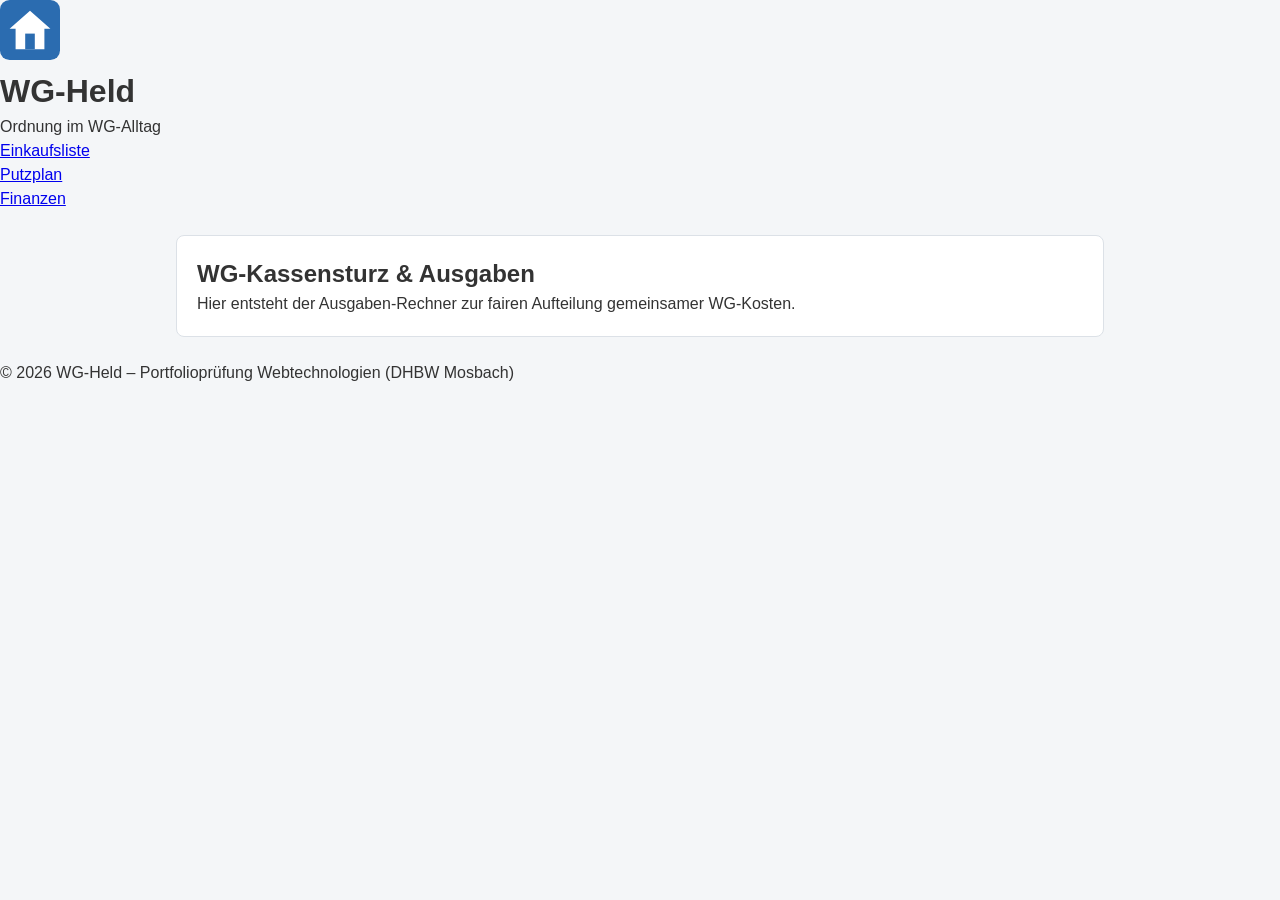
==== finanzen.html @ 59d9bb41 "Add initial project structure and HTML skeleton" ====
<!-- Gruppenname: WI_A_Gruppe_1 -->
<!DOCTYPE html>
<html lang="de">
  <head>
    <meta charset="UTF-8" />
    <meta name="viewport" content="width=device-width, initial-scale=1.0" />
    <meta
      name="description"
      content="WG-Held – Ausgaben-Tracker und Pro-Kopf-Abrechnung"
    />
    <title>WG-Held – Finanzen</title>
    <link rel="stylesheet" href="css/style.css" />
    <script src="js/storage.js" defer></script>
    <script src="js/finanzen.js" defer></script>
  </head>
  <body>
    <header class="site-header">
      <div class="header-brand">
        <img
          src="img/logo.svg"
          alt="WG-Held Logo"
          width="60"
          height="60"
          class="brand-logo"
        />
        <div>
          <h1>WG-Held</h1>
          <p class="tagline">Ordnung im WG-Alltag</p>
        </div>
      </div>
      <nav aria-label="Hauptnavigation">
        <ul class="nav-list">
          <li><a href="index.html" class="nav-link">Einkaufsliste</a></li>
          <li><a href="putzplan.html" class="nav-link">Putzplan</a></li>
          <li><a href="finanzen.html" class="nav-link active">Finanzen</a></li>
        </ul>
      </nav>
    </header>

    <main class="main-content">
      <section aria-labelledby="finance-heading" class="card">
        <h2 id="finance-heading">WG-Kassensturz &amp; Ausgaben</h2>
        <p>
          Hier entsteht der Ausgaben-Rechner zur fairen Aufteilung gemeinsamer
          WG-Kosten.
        </p>
      </section>
    </main>

    <footer class="site-footer">
      <p>&copy; 2026 WG-Held – Portfolioprüfung Webtechnologien (DHBW Mosbach)</p>
    </footer>
  </body>
</html>
---- css/style.css ----
/* Gruppenname: WI_A_Gruppe_1 */

/* Grundlegende Box-Sizing- und Schrift-Einstellungen */
* {
  box-sizing: border-box;
  margin: 0;
  padding: 0;
}

body {
  font-family: Arial, Helvetica, sans-serif;
  color: #333333;
  background-color: #f4f6f8;
  line-height: 1.5;
}

/* Grundcontainer für den Seiteninhalt */
.main-content {
  max-width: 960px;
  margin: 24px auto;
  padding: 0 16px;
}

.card {
  background-color: #ffffff;
  border: 1px solid #dce1e7;
  border-radius: 8px;
  padding: 20px;
  margin-bottom: 20px;
}
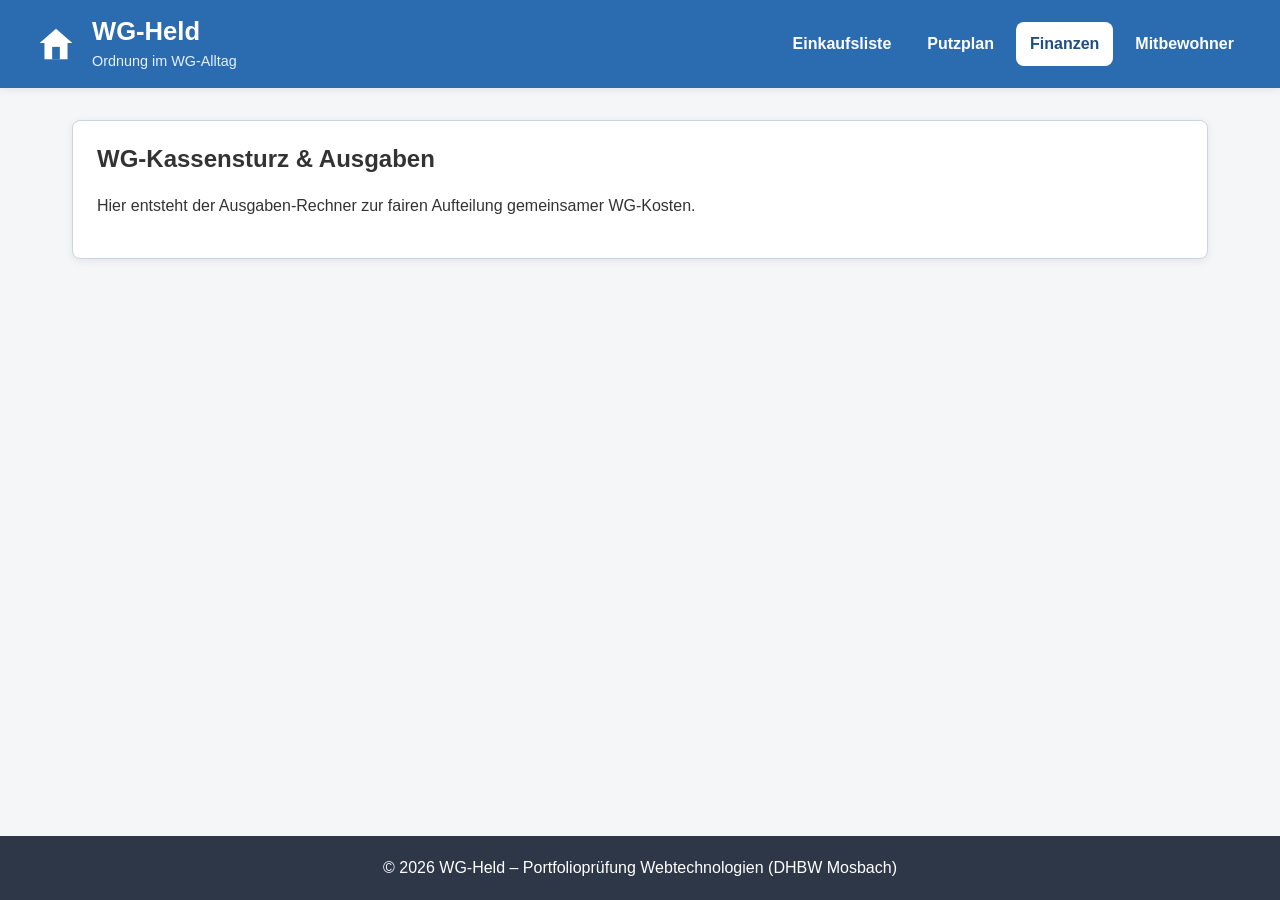
==== commit c662f92a: "Add localStorage module and dedicated roommate management page" ====
--- a/finanzen.html
+++ b/finanzen.html
@@ -33,6 +33,7 @@
           <li><a href="index.html" class="nav-link">Einkaufsliste</a></li>
           <li><a href="putzplan.html" class="nav-link">Putzplan</a></li>
           <li><a href="finanzen.html" class="nav-link active">Finanzen</a></li>
+          <li><a href="mitbewohner.html" class="nav-link">Mitbewohner</a></li>
         </ul>
       </nav>
     </header>
--- a/css/style.css
+++ b/css/style.css
@@ -1,30 +1,909 @@
 /* Gruppenname: WI_A_Gruppe_1 */
 
-/* Grundlegende Box-Sizing- und Schrift-Einstellungen */
+/* ==================================================
+   1. Farben und allgemeine Grundeinstellungen
+   ================================================== */
+
+:root {
+  --color-primary: #2b6cb0;
+  --color-primary-dark: #1f4f82;
+  --color-success: #2f855a;
+  --color-success-dark: #276749;
+  --color-danger: #c53030;
+  --color-danger-dark: #9b2c2c;
+  --color-secondary: #5f6b76;
+  --color-secondary-dark: #454f58;
+
+  --color-background: #f4f6f8;
+  --color-surface: #ffffff;
+  --color-text: #333333;
+  --color-text-light: #5f6b76;
+  --color-border: #cbd5e0;
+
+  --color-focus: #63b3ed;
+  --color-error-background: #fff5f5;
+  --color-success-background: #f0fff4;
+  --color-category-background: #ebf8ff;
+
+  --border-radius: 8px;
+  --box-shadow: 0 2px 8px rgba(0, 0, 0, 0.08);
+}
+
+/* Das Box-Modell wird für alle Elemente vereinheitlicht. */
 * {
   box-sizing: border-box;
+}
+
+html {
+  font-size: 16px;
+}
+
+body {
+  min-height: 100vh;
+  margin: 0;
+  display: flex;
+  flex-direction: column;
+
+  font-family: Arial, Helvetica, sans-serif;
+  line-height: 1.5;
+  color: var(--color-text);
+  background-color: var(--color-background);
+}
+
+h1,
+h2,
+h3 {
+  margin-top: 0;
+  line-height: 1.2;
+  color: var(--color-text);
+}
+
+h1 {
+  font-size: 2rem;
+}
+
+h2 {
+  font-size: 1.5rem;
+}
+
+h3 {
+  font-size: 1.2rem;
+}
+
+p {
+  margin-top: 0;
+}
+
+a {
+  color: var(--color-primary);
+}
+
+a:hover {
+  color: var(--color-primary-dark);
+}
+
+/* Gut sichtbarer Fokus für die Tastaturbedienung. */
+a:focus-visible,
+button:focus-visible,
+input:focus-visible,
+select:focus-visible,
+textarea:focus-visible {
+  outline: 3px solid var(--color-focus);
+  outline-offset: 2px;
+}
+
+
+/* ==================================================
+   2. Header und Navigation
+   ================================================== */
+
+.site-header {
+  display: flex;
+  align-items: center;
+  justify-content: space-between;
+  gap: 24px;
+
+  width: 100%;
+  padding: 16px 32px;
+
+  color: #ffffff;
+  background-color: var(--color-primary);
+  box-shadow: var(--box-shadow);
+}
+
+.header-brand {
+  display: flex;
+  align-items: center;
+  gap: 12px;
+  min-width: 0;
+}
+
+.brand-logo {
+  display: block;
+  width: 48px;
+  height: 48px;
+  flex-shrink: 0;
+}
+
+.header-brand h1 {
+  margin: 0;
+  color: #ffffff;
+  font-size: 1.6rem;
+}
+
+.tagline {
+  margin: 4px 0 0;
+  color: #e6f0fa;
+  font-size: 0.9rem;
+}
+
+.nav-list {
+  display: flex;
+  align-items: center;
+  gap: 8px;
+
   margin: 0;
   padding: 0;
-}
-
-body {
-  font-family: Arial, Helvetica, sans-serif;
-  color: #333333;
-  background-color: #f4f6f8;
-  line-height: 1.5;
-}
-
-/* Grundcontainer für den Seiteninhalt */
+  list-style: none;
+}
+
+.nav-link {
+  display: inline-block;
+  padding: 10px 14px;
+
+  color: #ffffff;
+  font-weight: 700;
+  text-decoration: none;
+
+  border-radius: var(--border-radius);
+  transition:
+          background-color 0.2s ease,
+          color 0.2s ease;
+}
+
+.nav-link:hover {
+  color: #ffffff;
+  background-color: var(--color-primary-dark);
+}
+
+.nav-link.active {
+  color: var(--color-primary-dark);
+  background-color: #ffffff;
+}
+
+.nav-link:focus-visible {
+  outline-color: #ffffff;
+}
+
+
+/* ==================================================
+   3. Hauptbereich, Karten und Footer
+   ================================================== */
+
 .main-content {
-  max-width: 960px;
-  margin: 24px auto;
-  padding: 0 16px;
+  width: 100%;
+  max-width: 1200px;
+  margin: 0 auto;
+  padding: 32px;
+  flex: 1;
 }
 
 .card {
-  background-color: #ffffff;
-  border: 1px solid #dce1e7;
-  border-radius: 8px;
+  padding: 24px;
+  background-color: var(--color-surface);
+  border: 1px solid var(--color-border);
+  border-radius: var(--border-radius);
+  box-shadow: var(--box-shadow);
+}
+
+.site-footer {
+  width: 100%;
+  margin-top: auto;
+  padding: 20px 32px;
+
+  color: #ffffff;
+  text-align: center;
+  background-color: #2d3748;
+}
+
+.site-footer p {
+  margin: 0;
+}
+
+
+/* ==================================================
+   4. Formulare
+   ================================================== */
+
+.form-group {
+  margin-bottom: 20px;
+}
+
+.form-group label,
+label {
+  display: block;
+  margin-bottom: 6px;
+
+  color: var(--color-text);
+  font-weight: 700;
+}
+
+input,
+select,
+textarea {
+  width: 100%;
+  padding: 10px 12px;
+
+  font: inherit;
+  color: var(--color-text);
+  background-color: var(--color-surface);
+
+  border: 1px solid var(--color-border);
+  border-radius: 6px;
+
+  transition:
+          border-color 0.2s ease,
+          box-shadow 0.2s ease;
+}
+
+input:hover,
+select:hover,
+textarea:hover {
+  border-color: var(--color-secondary);
+}
+
+input:focus,
+select:focus,
+textarea:focus {
+  border-color: var(--color-primary);
+  box-shadow: 0 0 0 3px rgba(43, 108, 176, 0.18);
+}
+
+textarea {
+  min-height: 120px;
+  resize: vertical;
+}
+
+input::placeholder,
+textarea::placeholder {
+  color: #718096;
+}
+
+.error-message {
+  margin: 12px 0;
+  padding: 10px 12px;
+
+  color: var(--color-danger-dark);
+  background-color: var(--color-error-background);
+
+  border: 1px solid var(--color-danger);
+  border-left: 4px solid var(--color-danger);
+  border-radius: 6px;
+}
+
+/* Leere Fehlermeldungen werden nicht angezeigt. */
+.error-message:empty,
+.error-message.hidden {
+  display: none;
+}
+
+.hidden {
+  display: none;
+}
+
+
+/* ==================================================
+   5. Buttons
+   ================================================== */
+
+.btn {
+  display: inline-flex;
+  align-items: center;
+  justify-content: center;
+  gap: 6px;
+
+  min-height: 42px;
+  padding: 10px 16px;
+
+  font: inherit;
+  font-weight: 700;
+  line-height: 1.2;
+  text-align: center;
+  text-decoration: none;
+  cursor: pointer;
+
+  border: 2px solid transparent;
+  border-radius: 6px;
+
+  transition:
+          background-color 0.2s ease,
+          border-color 0.2s ease,
+          color 0.2s ease,
+          transform 0.1s ease;
+}
+
+.btn:hover {
+  transform: translateY(-1px);
+}
+
+.btn:active {
+  transform: translateY(0);
+}
+
+.btn:focus {
+  outline: 3px solid var(--color-focus);
+  outline-offset: 2px;
+}
+
+.btn:disabled {
+  cursor: not-allowed;
+  opacity: 0.6;
+  transform: none;
+}
+
+.btn-primary {
+  color: #ffffff;
+  background-color: var(--color-primary);
+  border-color: var(--color-primary);
+}
+
+.btn-primary:hover {
+  color: #ffffff;
+  background-color: var(--color-primary-dark);
+  border-color: var(--color-primary-dark);
+}
+
+.btn-danger {
+  color: #ffffff;
+  background-color: var(--color-danger);
+  border-color: var(--color-danger);
+}
+
+.btn-danger:hover {
+  color: #ffffff;
+  background-color: var(--color-danger-dark);
+  border-color: var(--color-danger-dark);
+}
+
+.btn-secondary {
+  color: #ffffff;
+  background-color: var(--color-secondary);
+  border-color: var(--color-secondary);
+}
+
+.btn-secondary:hover {
+  color: #ffffff;
+  background-color: var(--color-secondary-dark);
+  border-color: var(--color-secondary-dark);
+}
+
+.btn-sm {
+  min-height: 34px;
+  padding: 6px 10px;
+  font-size: 0.875rem;
+}
+
+
+/* ==================================================
+   6. Badges und Statusanzeigen
+   ================================================== */
+
+.badge {
+  display: inline-block;
+  padding: 4px 9px;
+
+  font-size: 0.8rem;
+  font-weight: 700;
+  line-height: 1.2;
+  white-space: nowrap;
+
+  border: 1px solid transparent;
+  border-radius: 999px;
+}
+
+.badge-category {
+  color: var(--color-primary-dark);
+  background-color: var(--color-category-background);
+  border-color: #90cdf4;
+}
+
+.badge-open {
+  color: #744210;
+  background-color: #fffaf0;
+  border-color: #f6ad55;
+}
+
+.badge-done {
+  color: var(--color-success-dark);
+  background-color: var(--color-success-background);
+  border-color: #68d391;
+}
+
+.balance-positive {
+  color: var(--color-success);
+  font-weight: 700;
+}
+
+.balance-negative {
+  color: var(--color-danger);
+  font-weight: 700;
+}
+/* ==================================================
+   7. Mehrspaltiges Seitenlayout
+   ================================================== */
+
+.page-grid {
+  display: grid;
+  grid-template-columns: minmax(0, 2fr) minmax(260px, 1fr);
+  gap: 24px;
+  align-items: start;
+}
+
+/* Verhindert, dass lange Inhalte das Grid verbreitern. */
+.page-grid > * {
+  min-width: 0;
+}
+
+.info-aside {
   padding: 20px;
-  margin-bottom: 20px;
-}
+
+  background-color: #ebf8ff;
+  border: 1px solid #90cdf4;
+  border-left: 4px solid var(--color-primary);
+  border-radius: var(--border-radius);
+}
+
+.info-aside h2,
+.info-aside h3 {
+  color: var(--color-primary-dark);
+}
+
+.info-aside > :last-child {
+  margin-bottom: 0;
+}
+
+
+/* ==================================================
+   8. Formularzeilen und Filter
+   ================================================== */
+
+.form-row {
+  display: flex;
+  align-items: flex-end;
+  gap: 16px;
+}
+
+.form-row .form-group {
+  flex: 1;
+  min-width: 0;
+}
+
+.filter-bar {
+  display: flex;
+  align-items: flex-end;
+  gap: 16px;
+
+  margin-bottom: 24px;
+  padding: 16px;
+
+  background-color: var(--color-surface);
+  border: 1px solid var(--color-border);
+  border-radius: var(--border-radius);
+}
+
+.filter-bar .form-group {
+  flex: 1;
+  min-width: 0;
+  margin-bottom: 0;
+}
+
+.filter-bar .btn {
+  flex-shrink: 0;
+}
+
+
+/* ==================================================
+   9. Listen und Eintragskarten
+   ================================================== */
+
+.item-list {
+  display: flex;
+  flex-direction: column;
+  gap: 12px;
+
+  margin: 0;
+  padding: 0;
+  list-style: none;
+}
+
+.item-card {
+  display: flex;
+  align-items: center;
+  gap: 16px;
+
+  width: 100%;
+  padding: 16px;
+
+  background-color: var(--color-surface);
+  border: 1px solid var(--color-border);
+  border-radius: var(--border-radius);
+  box-shadow: 0 1px 4px rgba(0, 0, 0, 0.06);
+}
+
+/*
+   Direkte Bereiche innerhalb einer Eintragskarte dürfen wachsen.
+   Aktionsbuttons und Badges behalten ihre notwendige Breite.
+*/
+.item-card > * {
+  min-width: 0;
+}
+
+.item-card > :first-child {
+  flex: 1;
+}
+
+.item-card h2,
+.item-card h3,
+.item-card p {
+  overflow-wrap: anywhere;
+}
+
+.item-card h2,
+.item-card h3 {
+  margin-bottom: 4px;
+}
+
+.item-card p {
+  margin-bottom: 0;
+  color: var(--color-text-light);
+}
+
+.item-card .badge,
+.item-card .btn {
+  flex-shrink: 0;
+}
+
+/* Erledigte Einträge werden optisch zurückgenommen. */
+.item-completed {
+  opacity: 0.65;
+}
+
+.item-completed h2,
+.item-completed h3,
+.item-completed p {
+  text-decoration: line-through;
+}
+
+.empty-state {
+  padding: 32px 20px;
+
+  color: var(--color-text-light);
+  text-align: center;
+  background-color: var(--color-surface);
+
+  border: 2px dashed var(--color-border);
+  border-radius: var(--border-radius);
+}
+
+.empty-state p {
+  margin-bottom: 0;
+}
+
+
+/* ==================================================
+   10. Tabellen
+   ================================================== */
+
+/*
+   Breite Tabellen können innerhalb dieses Bereichs scrollen,
+   ohne die gesamte Seite breiter zu machen.
+*/
+.table-wrapper {
+  width: 100%;
+  max-width: 100%;
+  overflow-x: auto;
+  border: 1px solid var(--color-border);
+  border-radius: var(--border-radius);
+}
+
+.schedule-table {
+  width: 100%;
+  min-width: 650px;
+
+  border-collapse: collapse;
+  background-color: var(--color-surface);
+}
+
+.schedule-table th,
+.schedule-table td {
+  padding: 12px 16px;
+  text-align: left;
+  vertical-align: middle;
+  border-bottom: 1px solid var(--color-border);
+}
+
+.schedule-table th {
+  color: #ffffff;
+  background-color: var(--color-primary);
+  font-weight: 700;
+}
+
+.schedule-table tbody tr:nth-child(even) {
+  background-color: #f7fafc;
+}
+
+.schedule-table tbody tr:hover {
+  background-color: #ebf8ff;
+}
+
+.schedule-table tbody tr:last-child td {
+  border-bottom: 0;
+}
+
+
+/* ==================================================
+   11. Fortschrittsbalken
+   ================================================== */
+
+.progress-container {
+  width: 100%;
+  height: 20px;
+  overflow: hidden;
+
+  background-color: #e2e8f0;
+  border: 1px solid var(--color-border);
+  border-radius: 999px;
+}
+
+.progress-bar {
+  width: 0;
+  height: 100%;
+  max-width: 100%;
+
+  background-color: var(--color-success);
+  border-radius: 999px;
+
+  transition: width 0.3s ease;
+}
+
+
+/* ==================================================
+   12. Statistik-Kacheln
+   ================================================== */
+
+.stats-grid {
+  display: grid;
+  grid-template-columns: repeat(3, minmax(0, 1fr));
+  gap: 16px;
+  margin-bottom: 24px;
+}
+
+.stat-box {
+  min-width: 0;
+  padding: 20px;
+
+  text-align: center;
+  background-color: var(--color-surface);
+
+  border: 1px solid var(--color-border);
+  border-radius: var(--border-radius);
+  box-shadow: var(--box-shadow);
+}
+
+.stat-box h2,
+.stat-box h3 {
+  margin-bottom: 8px;
+  color: var(--color-text-light);
+  font-size: 1rem;
+}
+
+.stat-box p {
+  margin-bottom: 0;
+  font-size: 1.6rem;
+  font-weight: 700;
+  overflow-wrap: anywhere;
+}
+
+
+/* ==================================================
+   13. Tablet-Ansicht bis 768 Pixel
+   ================================================== */
+
+@media (max-width: 768px) {
+  .site-header {
+    flex-direction: column;
+    align-items: flex-start;
+    gap: 16px;
+    padding: 16px 24px;
+  }
+
+  .nav-list {
+    width: 100%;
+    flex-wrap: wrap;
+  }
+
+  .nav-link {
+    padding: 8px 12px;
+  }
+
+  .main-content {
+    padding: 24px;
+  }
+
+  /*
+     Das zweispaltige Seitenlayout wird auf Tablets
+     zu einem einspaltigen Layout.
+  */
+  .page-grid {
+    grid-template-columns: 1fr;
+  }
+
+  .form-row {
+    flex-wrap: wrap;
+  }
+
+  .form-row .form-group {
+    flex-basis: calc(50% - 8px);
+  }
+
+  .filter-bar {
+    flex-wrap: wrap;
+  }
+
+  .filter-bar .form-group {
+    flex-basis: calc(50% - 8px);
+  }
+
+  .stats-grid {
+    grid-template-columns: repeat(2, minmax(0, 1fr));
+  }
+
+  .item-card {
+    align-items: flex-start;
+    flex-wrap: wrap;
+  }
+
+  .site-footer {
+    padding: 18px 24px;
+  }
+}
+
+
+/* ==================================================
+   14. Smartphone-Ansicht bis 480 Pixel
+   ================================================== */
+
+@media (max-width: 480px) {
+  html {
+    font-size: 15px;
+  }
+
+  body {
+    overflow-x: hidden;
+  }
+
+  .site-header {
+    padding: 14px 16px;
+  }
+
+  .header-brand {
+    width: 100%;
+  }
+
+  .brand-logo {
+    width: 42px;
+    height: 42px;
+  }
+
+  .header-brand h1 {
+    font-size: 1.35rem;
+    overflow-wrap: anywhere;
+  }
+
+  .tagline {
+    font-size: 0.85rem;
+  }
+
+  /*
+     Die Navigation wird auf kleinen Smartphones
+     vollständig untereinander dargestellt.
+  */
+  .nav-list {
+    flex-direction: column;
+    align-items: stretch;
+    gap: 6px;
+  }
+
+  .nav-list li {
+    width: 100%;
+  }
+
+  .nav-link {
+    display: block;
+    width: 100%;
+    text-align: center;
+  }
+
+  .main-content {
+    padding: 16px;
+  }
+
+  .card {
+    padding: 18px;
+  }
+
+  .info-aside {
+    padding: 16px;
+  }
+
+  .form-row {
+    flex-direction: column;
+    align-items: stretch;
+    gap: 0;
+  }
+
+  .form-row .form-group {
+    width: 100%;
+    flex-basis: auto;
+  }
+
+  /*
+     Suche, Dropdown und Filterbutton stehen auf
+     Smartphones untereinander.
+  */
+  .filter-bar {
+    flex-direction: column;
+    align-items: stretch;
+    gap: 12px;
+    padding: 14px;
+  }
+
+  .filter-bar .form-group {
+    width: 100%;
+    flex-basis: auto;
+  }
+
+  .filter-bar .btn {
+    width: 100%;
+  }
+
+  .item-card {
+    flex-direction: column;
+    align-items: stretch;
+    gap: 12px;
+  }
+
+  .item-card .badge {
+    align-self: flex-start;
+  }
+
+  .item-card .btn {
+    width: 100%;
+  }
+
+  .stats-grid {
+    grid-template-columns: 1fr;
+  }
+
+  .stat-box {
+    padding: 16px;
+  }
+
+  /*
+     Nur die Tabelle selbst kann innerhalb ihres Bereichs
+     horizontal scrollen. Die gesamte Seite bleibt bei
+     375 Pixel Breite ohne horizontalen Scrollbalken.
+  */
+  .table-wrapper {
+    -webkit-overflow-scrolling: touch;
+  }
+
+  .schedule-table th,
+  .schedule-table td {
+    padding: 10px 12px;
+  }
+
+  .site-footer {
+    padding: 16px;
+  }
+}
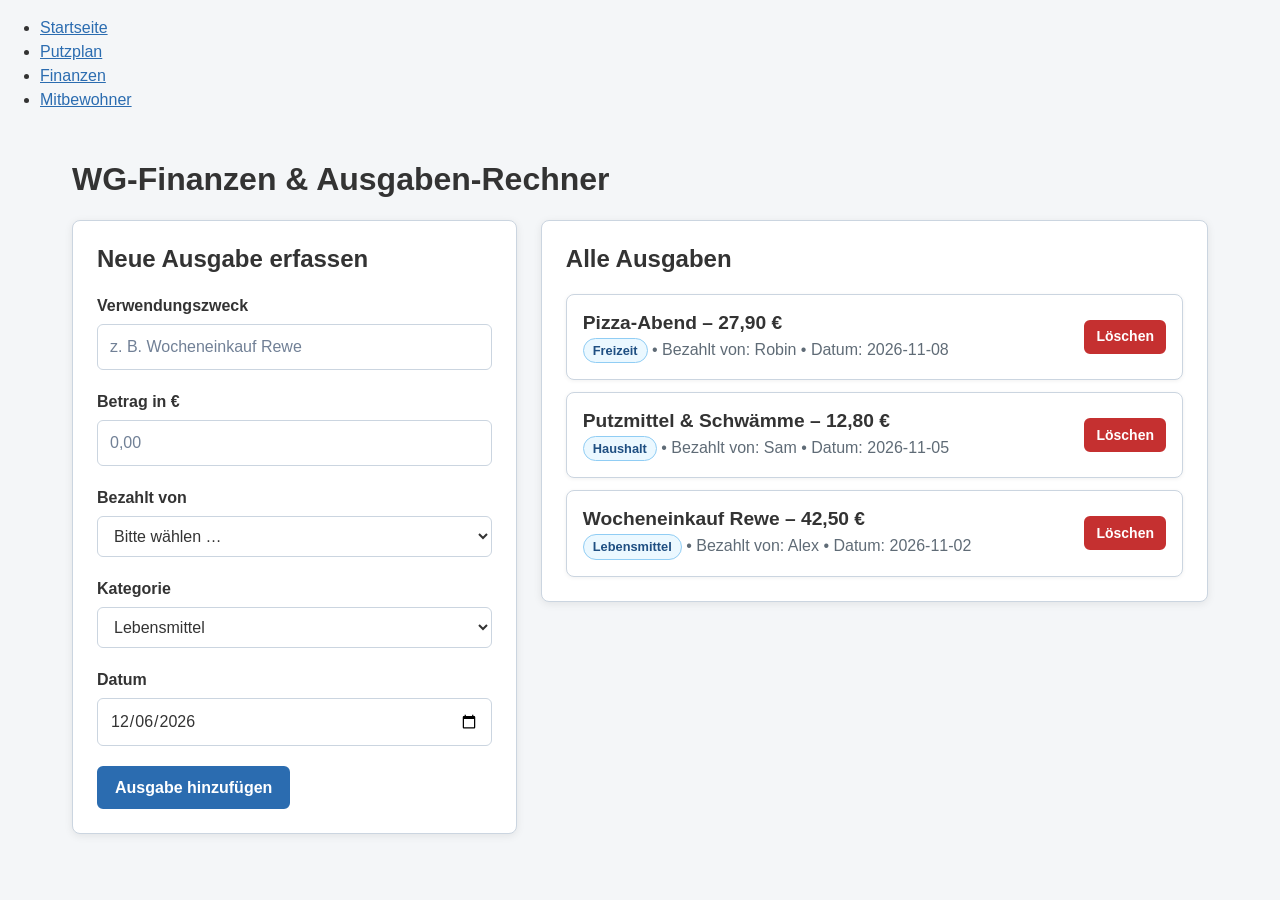
==== commit 1124bda2: "feat(finanzen): Ausgabenformular, Validierung, Liste und Speicherung" ====
--- a/finanzen.html
+++ b/finanzen.html
@@ -1,55 +1,76 @@
 <!-- Gruppenname: WI_A_Gruppe_1 -->
 <!DOCTYPE html>
 <html lang="de">
-  <head>
-    <meta charset="UTF-8" />
-    <meta name="viewport" content="width=device-width, initial-scale=1.0" />
-    <meta
-      name="description"
-      content="WG-Held – Ausgaben-Tracker und Pro-Kopf-Abrechnung"
-    />
-    <title>WG-Held – Finanzen</title>
-    <link rel="stylesheet" href="css/style.css" />
-    <script src="js/storage.js" defer></script>
-    <script src="js/finanzen.js" defer></script>
-  </head>
-  <body>
-    <header class="site-header">
-      <div class="header-brand">
-        <img
-          src="img/logo.svg"
-          alt="WG-Held Logo"
-          width="60"
-          height="60"
-          class="brand-logo"
-        />
-        <div>
-          <h1>WG-Held</h1>
-          <p class="tagline">Ordnung im WG-Alltag</p>
+<head>
+  <meta charset="UTF-8">
+  <meta name="viewport" content="width=device-width, initial-scale=1.0">
+  <title>WG-Held – Finanzen</title>
+  <link rel="stylesheet" href="css/style.css">
+</head>
+<body>
+<header>
+  <nav aria-label="Hauptnavigation">
+    <ul>
+      <li><a href="index.html">Startseite</a></li>
+      <li><a href="putzplan.html">Putzplan</a></li>
+      <li><a href="finanzen.html" aria-current="page">Finanzen</a></li>
+      <li><a href="mitbewohner.html">Mitbewohner</a></li>
+    </ul>
+  </nav>
+</header>
+
+<main class="main-content">
+  <h1>WG-Finanzen &amp; Ausgaben-Rechner</h1>
+
+  <div class="page-grid">
+    <section class="card" aria-labelledby="form-heading">
+      <h2 id="form-heading">Neue Ausgabe erfassen</h2>
+      <form id="expense-form" novalidate>
+        <div class="form-group">
+          <label for="expense-title">Verwendungszweck</label>
+          <input type="text" id="expense-title" name="title" placeholder="z. B. Wocheneinkauf Rewe" required>
         </div>
-      </div>
-      <nav aria-label="Hauptnavigation">
-        <ul class="nav-list">
-          <li><a href="index.html" class="nav-link">Einkaufsliste</a></li>
-          <li><a href="putzplan.html" class="nav-link">Putzplan</a></li>
-          <li><a href="finanzen.html" class="nav-link active">Finanzen</a></li>
-          <li><a href="mitbewohner.html" class="nav-link">Mitbewohner</a></li>
-        </ul>
-      </nav>
-    </header>
 
-    <main class="main-content">
-      <section aria-labelledby="finance-heading" class="card">
-        <h2 id="finance-heading">WG-Kassensturz &amp; Ausgaben</h2>
-        <p>
-          Hier entsteht der Ausgaben-Rechner zur fairen Aufteilung gemeinsamer
-          WG-Kosten.
-        </p>
-      </section>
-    </main>
+        <div class="form-group">
+          <label for="expense-amount">Betrag in €</label>
+          <input type="number" id="expense-amount" name="amount" step="0.01" min="0.01" placeholder="0,00" required>
+        </div>
 
-    <footer class="site-footer">
-      <p>&copy; 2026 WG-Held – Portfolioprüfung Webtechnologien (DHBW Mosbach)</p>
-    </footer>
-  </body>
-</html>
+        <div class="form-group">
+          <label for="expense-person">Bezahlt von</label>
+          <select id="expense-person" name="person" required></select>
+        </div>
+
+        <div class="form-group">
+          <label for="expense-category">Kategorie</label>
+          <select id="expense-category" name="category" required>
+            <option value="Lebensmittel">Lebensmittel</option>
+            <option value="Haushalt">Haushalt</option>
+            <option value="Freizeit">Freizeit</option>
+            <option value="Sonstiges">Sonstiges</option>
+          </select>
+        </div>
+
+        <div class="form-group">
+          <label for="expense-date">Datum</label>
+          <input type="date" id="expense-date" name="date" required>
+        </div>
+
+        <p id="finance-error" class="error-message" role="alert" hidden></p>
+
+        <button type="submit" class="btn btn-primary">Ausgabe hinzufügen</button>
+      </form>
+    </section>
+
+    <section class="card" aria-labelledby="list-heading">
+      <h2 id="list-heading">Alle Ausgaben</h2>
+      <p id="empty-message" hidden>Noch keine Ausgaben erfasst.</p>
+      <ul id="expense-list" class="item-list"></ul>
+    </section>
+  </div>
+</main>
+
+<script src="js/storage.js"></script>
+<script src="js/finanzen.js"></script>
+</body>
+</html>
--- a/css/style.css
+++ b/css/style.css
@@ -434,9 +434,15 @@
 
 .page-grid {
   display: grid;
-  grid-template-columns: minmax(0, 2fr) minmax(260px, 1fr);
+  grid-template-columns: minmax(280px, 1fr) minmax(0, 1.5fr);
   gap: 24px;
   align-items: start;
+  margin-bottom: 24px;
+}
+
+/* Falls ein dritter Bereich (z. B. Aside) direkt im page-grid liegt, nimmt er die volle Breite ein */
+.page-grid > .info-aside {
+  grid-column: 1 / -1;
 }
 
 /* Verhindert, dass lange Inhalte das Grid verbreitern. */
@@ -480,6 +486,7 @@
 
 .filter-bar {
   display: flex;
+  flex-wrap: wrap;
   align-items: flex-end;
   gap: 16px;
 
@@ -492,8 +499,8 @@
 }
 
 .filter-bar .form-group {
-  flex: 1;
-  min-width: 0;
+  flex: 1 1 160px;
+  min-width: 140px;
   margin-bottom: 0;
 }
 
@@ -518,8 +525,10 @@
 
 .item-card {
   display: flex;
+  flex-wrap: wrap;
   align-items: center;
-  gap: 16px;
+  justify-content: space-between;
+  gap: 12px 16px;
 
   width: 100%;
   padding: 16px;
@@ -539,7 +548,7 @@
 }
 
 .item-card > :first-child {
-  flex: 1;
+  flex: 1 1 200px;
 }
 
 .item-card h2,
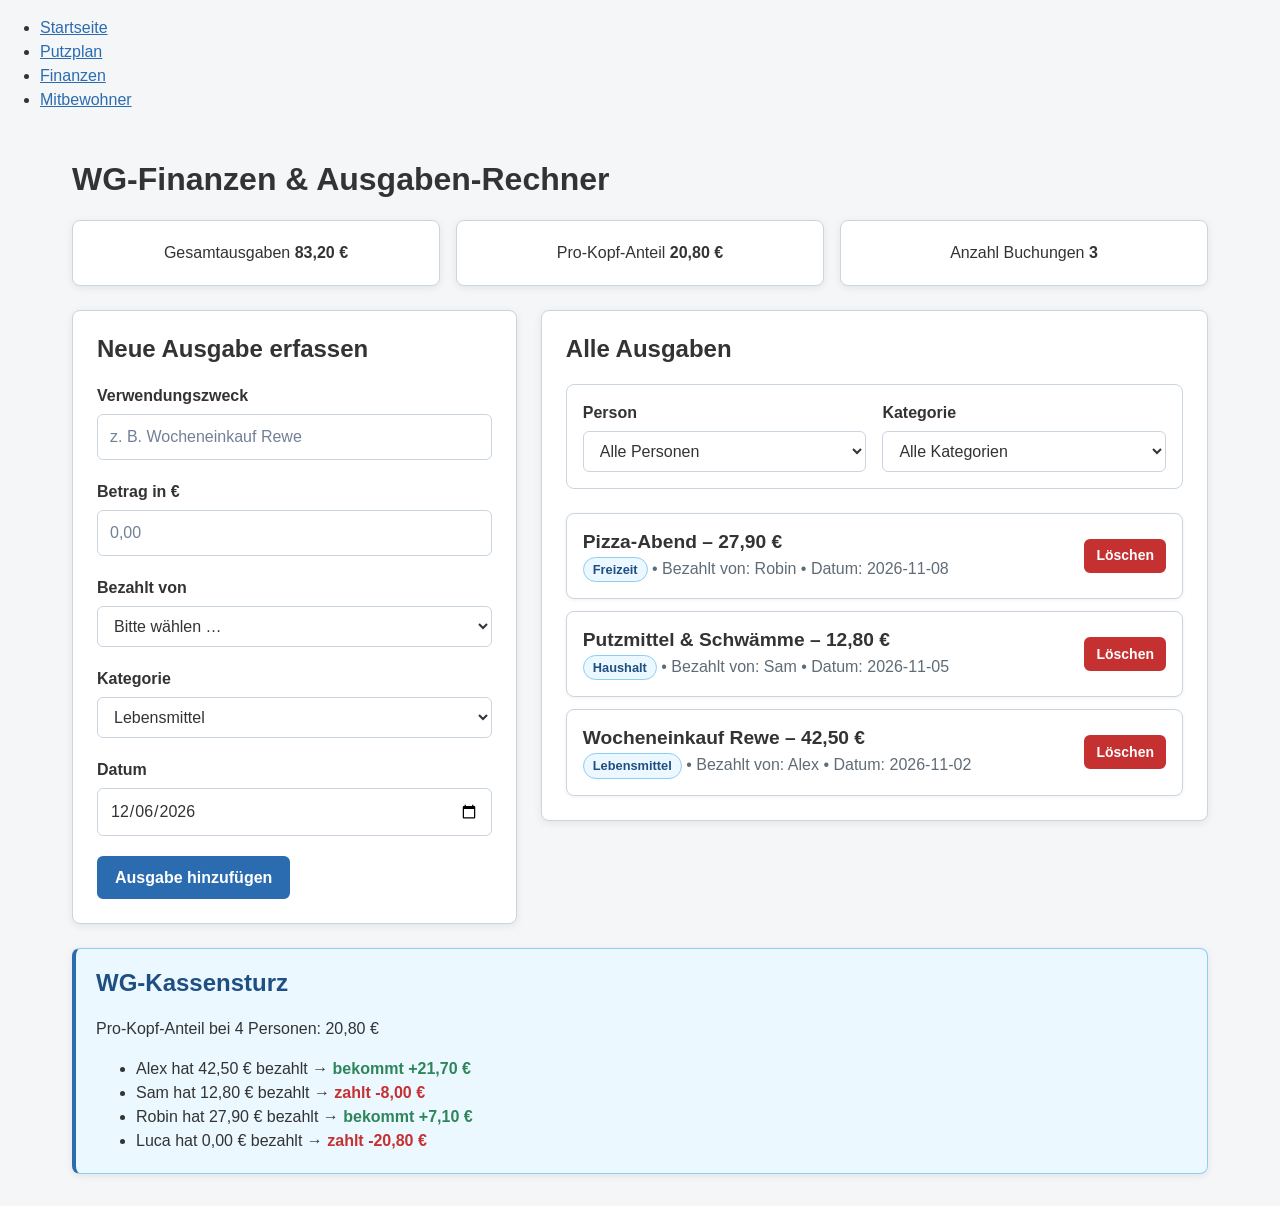
==== commit 1e3978f8: "feat(finanzen): Statistik, Filter, WG-Kassensturz; docs: README vervollständigt" ====
--- a/finanzen.html
+++ b/finanzen.html
@@ -21,6 +21,21 @@
 
 <main class="main-content">
   <h1>WG-Finanzen &amp; Ausgaben-Rechner</h1>
+
+  <section class="stats-grid" aria-label="Finanz-Kennzahlen">
+    <div class="stat-box">
+      <span class="stat-label">Gesamtausgaben</span>
+      <strong class="stat-value" id="stat-total">0,00 €</strong>
+    </div>
+    <div class="stat-box">
+      <span class="stat-label">Pro-Kopf-Anteil</span>
+      <strong class="stat-value" id="stat-per-head">0,00 €</strong>
+    </div>
+    <div class="stat-box">
+      <span class="stat-label">Anzahl Buchungen</span>
+      <strong class="stat-value" id="stat-count">0</strong>
+    </div>
+  </section>
 
   <div class="page-grid">
     <section class="card" aria-labelledby="form-heading">
@@ -64,10 +79,34 @@
 
     <section class="card" aria-labelledby="list-heading">
       <h2 id="list-heading">Alle Ausgaben</h2>
-      <p id="empty-message" hidden>Noch keine Ausgaben erfasst.</p>
+
+      <div class="filter-bar">
+        <div class="form-group">
+          <label for="filter-person">Person</label>
+          <select id="filter-person" name="filter-person"></select>
+        </div>
+        <div class="form-group">
+          <label for="filter-category">Kategorie</label>
+          <select id="filter-category" name="filter-category">
+            <option value="">Alle Kategorien</option>
+            <option value="Lebensmittel">Lebensmittel</option>
+            <option value="Haushalt">Haushalt</option>
+            <option value="Freizeit">Freizeit</option>
+            <option value="Sonstiges">Sonstiges</option>
+          </select>
+        </div>
+      </div>
+
+      <p id="empty-message" hidden></p>
       <ul id="expense-list" class="item-list"></ul>
     </section>
   </div>
+
+  <aside class="card info-aside" aria-labelledby="balance-heading">
+    <h2 id="balance-heading">WG-Kassensturz</h2>
+    <p id="balance-summary"></p>
+    <ul id="balance-list" class="balance-list"></ul>
+  </aside>
 </main>
 
 <script src="js/storage.js"></script>
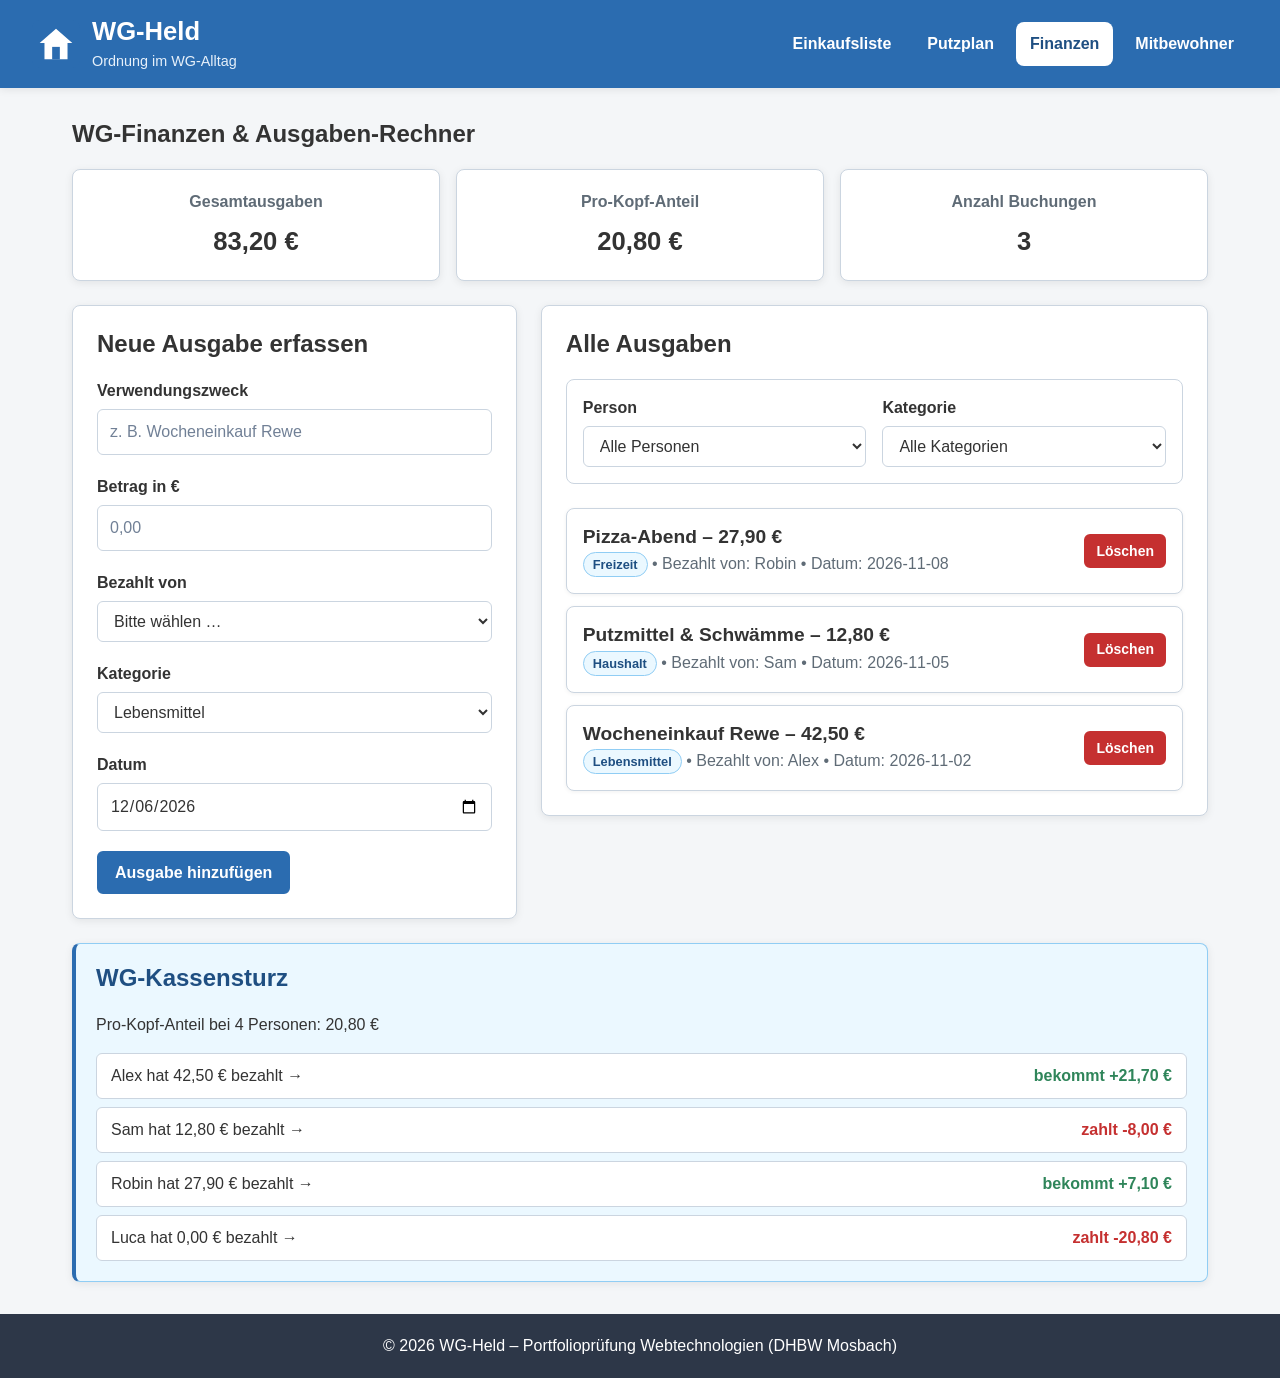
==== commit 3792946e: "fix(finanzen): align site header and footer with global layout" ====
--- a/finanzen.html
+++ b/finanzen.html
@@ -8,19 +8,51 @@
   <link rel="stylesheet" href="css/style.css">
 </head>
 <body>
-<header>
+<header class="site-header">
+  <div class="header-brand">
+    <img
+            class="brand-logo"
+            src="img/logo.svg"
+            alt="Logo von WG-Held"
+    >
+    <div>
+      <h1>WG-Held</h1>
+      <p class="tagline">Ordnung im WG-Alltag</p>
+    </div>
+  </div>
+
   <nav aria-label="Hauptnavigation">
-    <ul>
-      <li><a href="index.html">Startseite</a></li>
-      <li><a href="putzplan.html">Putzplan</a></li>
-      <li><a href="finanzen.html" aria-current="page">Finanzen</a></li>
-      <li><a href="mitbewohner.html">Mitbewohner</a></li>
+    <ul class="nav-list">
+      <li>
+        <a class="nav-link" href="index.html">
+          Einkaufsliste
+        </a>
+      </li>
+      <li>
+        <a class="nav-link" href="putzplan.html">
+          Putzplan
+        </a>
+      </li>
+      <li>
+        <a
+                class="nav-link active"
+                href="finanzen.html"
+                aria-current="page"
+        >
+          Finanzen
+        </a>
+      </li>
+      <li>
+        <a class="nav-link" href="mitbewohner.html">
+          Mitbewohner
+        </a>
+      </li>
     </ul>
   </nav>
 </header>
 
 <main class="main-content">
-  <h1>WG-Finanzen &amp; Ausgaben-Rechner</h1>
+  <h2>WG-Finanzen &amp; Ausgaben-Rechner</h2>
 
   <section class="stats-grid" aria-label="Finanz-Kennzahlen">
     <div class="stat-box">
@@ -109,6 +141,10 @@
   </aside>
 </main>
 
+<footer class="site-footer">
+  <p>&copy; 2026 WG-Held – Portfolioprüfung Webtechnologien (DHBW Mosbach)</p>
+</footer>
+
 <script src="js/storage.js"></script>
 <script src="js/finanzen.js"></script>
 </body>
--- a/css/style.css
+++ b/css/style.css
@@ -700,22 +700,63 @@
 }
 
 .stat-box h2,
-.stat-box h3 {
+.stat-box h3,
+.stat-box .stat-label {
   margin-bottom: 8px;
   color: var(--color-text-light);
   font-size: 1rem;
-}
-
-.stat-box p {
+  font-weight: 700;
+}
+
+.stat-box .stat-label {
+  display: block;
+}
+
+.stat-box p,
+.stat-box .stat-value {
   margin-bottom: 0;
   font-size: 1.6rem;
   font-weight: 700;
   overflow-wrap: anywhere;
 }
 
-
-/* ==================================================
-   13. Tablet-Ansicht bis 768 Pixel
+.stat-box .stat-value {
+  display: block;
+  color: var(--color-text);
+}
+
+
+/* ==================================================
+   13. Kassensturz-Liste
+   ================================================== */
+
+.balance-list {
+  margin: 12px 0 0;
+  padding: 0;
+
+  display: flex;
+  flex-direction: column;
+  gap: 8px;
+
+  list-style: none;
+}
+
+.balance-list li {
+  display: flex;
+  flex-wrap: wrap;
+  align-items: center;
+  justify-content: space-between;
+  gap: 8px;
+
+  padding: 10px 14px;
+
+  background-color: var(--color-surface);
+  border: 1px solid var(--color-border);
+  border-radius: 6px;
+}
+
+/* ==================================================
+   14. Tablet-Ansicht bis 768 Pixel
    ================================================== */
 
 @media (max-width: 768px) {
@@ -744,7 +785,7 @@
      zu einem einspaltigen Layout.
   */
   .page-grid {
-    grid-template-columns: 1fr;
+    grid-template-columns: minmax(0, 1fr);
   }
 
   .form-row {
@@ -779,7 +820,7 @@
 
 
 /* ==================================================
-   14. Smartphone-Ansicht bis 480 Pixel
+   15. Smartphone-Ansicht bis 480 Pixel
    ================================================== */
 
 @media (max-width: 480px) {
@@ -891,7 +932,7 @@
   }
 
   .stats-grid {
-    grid-template-columns: 1fr;
+    grid-template-columns: minmax(0, 1fr);
   }
 
   .stat-box {
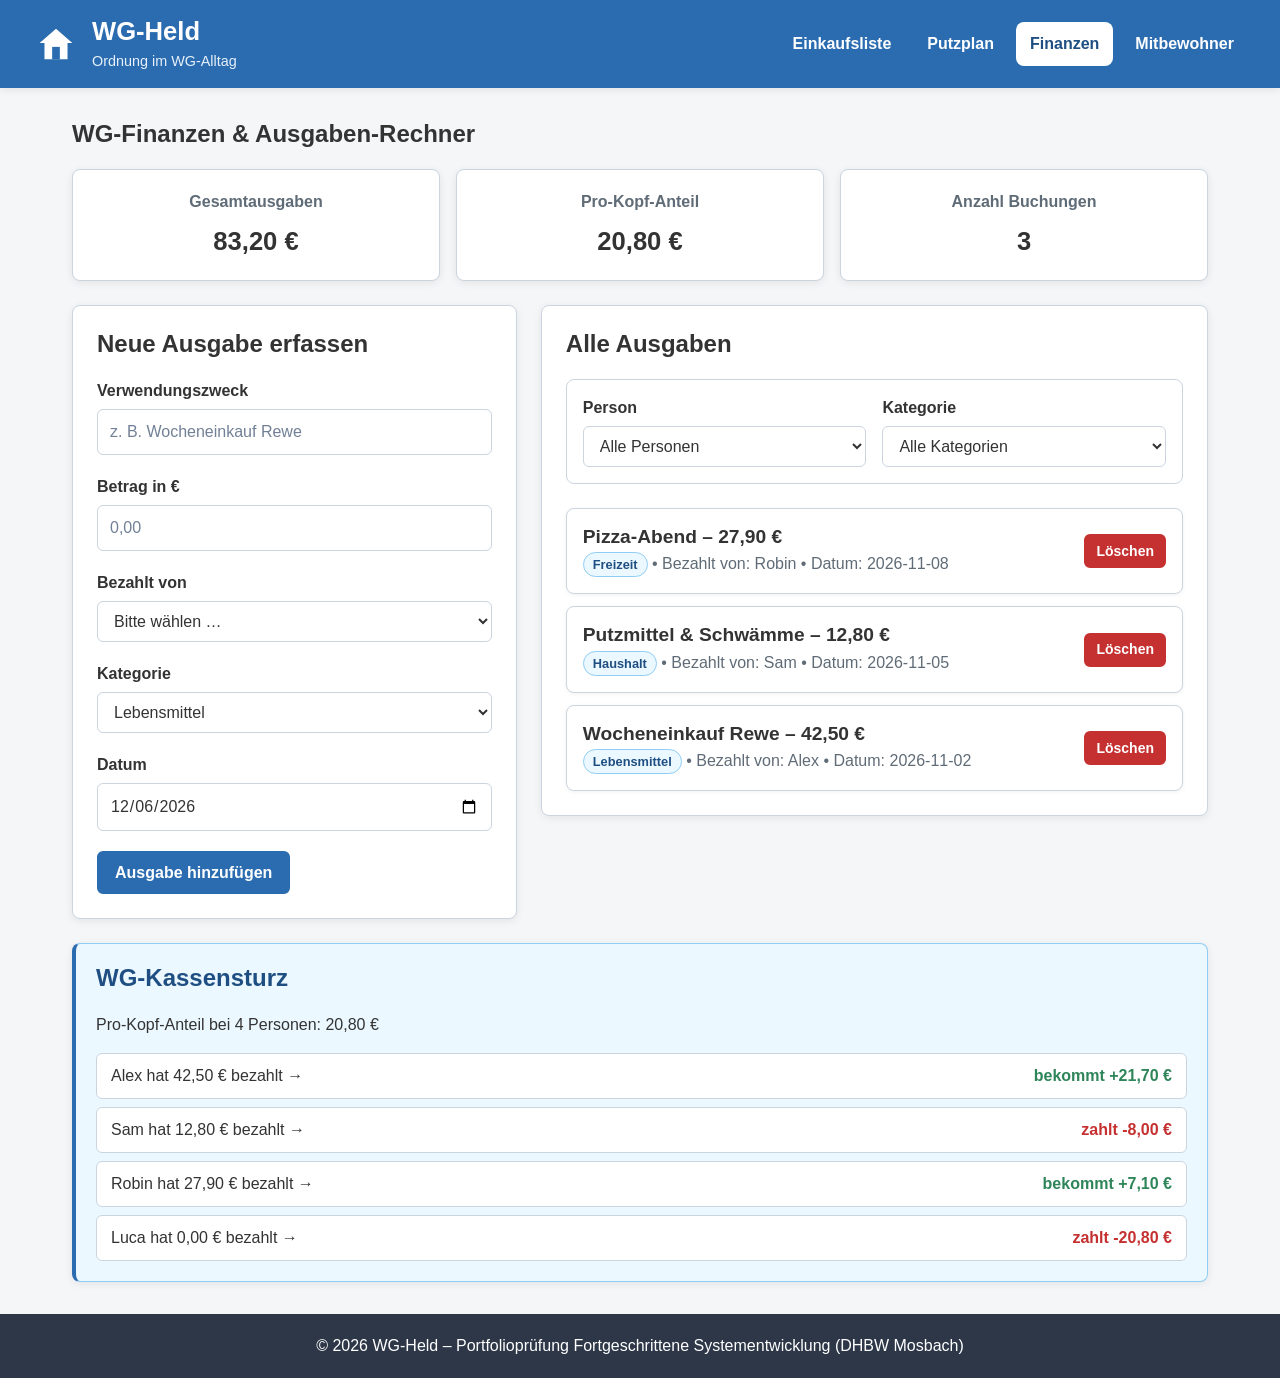
==== commit 34858eca: "Change "Webtechnologien" to "Fortgeschrittene Systementwicklung"" ====
--- a/finanzen.html
+++ b/finanzen.html
@@ -142,7 +142,7 @@
 </main>
 
 <footer class="site-footer">
-  <p>&copy; 2026 WG-Held – Portfolioprüfung Webtechnologien (DHBW Mosbach)</p>
+  <p>&copy; 2026 WG-Held – Portfolioprüfung Fortgeschrittene Systementwicklung (DHBW Mosbach)</p>
 </footer>
 
 <script src="js/storage.js"></script>
--- a/css/style.css
+++ b/css/style.css
@@ -549,6 +549,11 @@
 
 .item-card > :first-child {
   flex: 1 1 200px;
+}
+
+.item-card .form-row {
+  flex-wrap: wrap;
+  gap: 8px;
 }
 
 .item-card h2,
@@ -762,22 +767,28 @@
 @media (max-width: 768px) {
   .site-header {
     flex-direction: column;
-    align-items: flex-start;
-    gap: 16px;
-    padding: 16px 24px;
+    align-items: stretch;
+    gap: 12px;
+    padding: 16px 20px;
   }
 
   .nav-list {
+    display: grid;
+    grid-template-columns: repeat(2, minmax(0, 1fr));
+    gap: 8px;
     width: 100%;
-    flex-wrap: wrap;
   }
 
   .nav-link {
-    padding: 8px 12px;
+    display: block;
+    width: 100%;
+    padding: 9px 12px;
+    text-align: center;
+    background-color: rgba(255, 255, 255, 0.14);
   }
 
   .main-content {
-    padding: 24px;
+    padding: 20px;
   }
 
   /*
@@ -805,25 +816,41 @@
   }
 
   .stats-grid {
-    grid-template-columns: repeat(2, minmax(0, 1fr));
+    grid-template-columns: repeat(3, minmax(0, 1fr));
+    gap: 12px;
+  }
+
+  .stat-box {
+    padding: 14px 10px;
+  }
+
+  .stat-box h2,
+  .stat-box h3,
+  .stat-box .stat-label {
+    font-size: 0.85rem;
+  }
+
+  .stat-box p,
+  .stat-box .stat-value {
+    font-size: 1.3rem;
   }
 
   .item-card {
-    align-items: flex-start;
+    align-items: center;
     flex-wrap: wrap;
   }
 
   .site-footer {
-    padding: 18px 24px;
-  }
-}
-
-
-/* ==================================================
-   15. Smartphone-Ansicht bis 480 Pixel
-   ================================================== */
-
-@media (max-width: 480px) {
+    padding: 18px 20px;
+  }
+}
+
+
+/* ==================================================
+   15. Smartphone-Ansicht bis 540 Pixel
+   ================================================== */
+
+@media (max-width: 540px) {
   html {
     font-size: 15px;
   }
@@ -834,6 +861,7 @@
 
   .site-header {
     padding: 14px 16px;
+    gap: 12px;
   }
 
   .header-brand {
@@ -841,8 +869,8 @@
   }
 
   .brand-logo {
-    width: 42px;
-    height: 42px;
+    width: 40px;
+    height: 40px;
   }
 
   .header-brand h1 {
@@ -855,13 +883,13 @@
   }
 
   /*
-     Die Navigation wird auf kleinen Smartphones
-     vollständig untereinander dargestellt.
+     Die Navigation wird auf Smartphones als kompaktes
+     2x2-Raster dargestellt.
   */
   .nav-list {
-    flex-direction: column;
-    align-items: stretch;
-    gap: 6px;
+    display: grid;
+    grid-template-columns: repeat(2, minmax(0, 1fr));
+    gap: 8px;
   }
 
   .nav-list li {
@@ -871,7 +899,10 @@
   .nav-link {
     display: block;
     width: 100%;
+    padding: 9px 10px;
+    font-size: 0.9rem;
     text-align: center;
+    background-color: rgba(255, 255, 255, 0.14);
   }
 
   .main-content {
@@ -879,7 +910,7 @@
   }
 
   .card {
-    padding: 18px;
+    padding: 16px;
   }
 
   .info-aside {
@@ -921,22 +952,53 @@
     flex-direction: column;
     align-items: stretch;
     gap: 12px;
+    padding: 14px;
+  }
+
+  /* Wichtig: auf Mobilgeräten keinen 200px-Höhenplatzhalter erzwingen! */
+  .item-card > :first-child {
+    flex: 0 1 auto;
+  }
+
+  .item-card .form-row {
+    flex-direction: row;
+    flex-wrap: wrap;
+    gap: 8px;
+  }
+
+  .item-card .form-row .btn {
+    flex: 1 1 auto;
+    width: auto;
+  }
+
+  .item-card > .btn,
+  .item-card > div:not(.form-row) > .btn {
+    width: 100%;
   }
 
   .item-card .badge {
     align-self: flex-start;
   }
 
-  .item-card .btn {
-    width: 100%;
-  }
-
   .stats-grid {
-    grid-template-columns: minmax(0, 1fr);
+    grid-template-columns: repeat(3, minmax(0, 1fr));
+    gap: 8px;
   }
 
   .stat-box {
-    padding: 16px;
+    padding: 12px 6px;
+  }
+
+  .stat-box h2,
+  .stat-box h3,
+  .stat-box .stat-label {
+    font-size: 0.75rem;
+    margin-bottom: 4px;
+  }
+
+  .stat-box p,
+  .stat-box .stat-value {
+    font-size: 1.1rem;
   }
 
   /*
